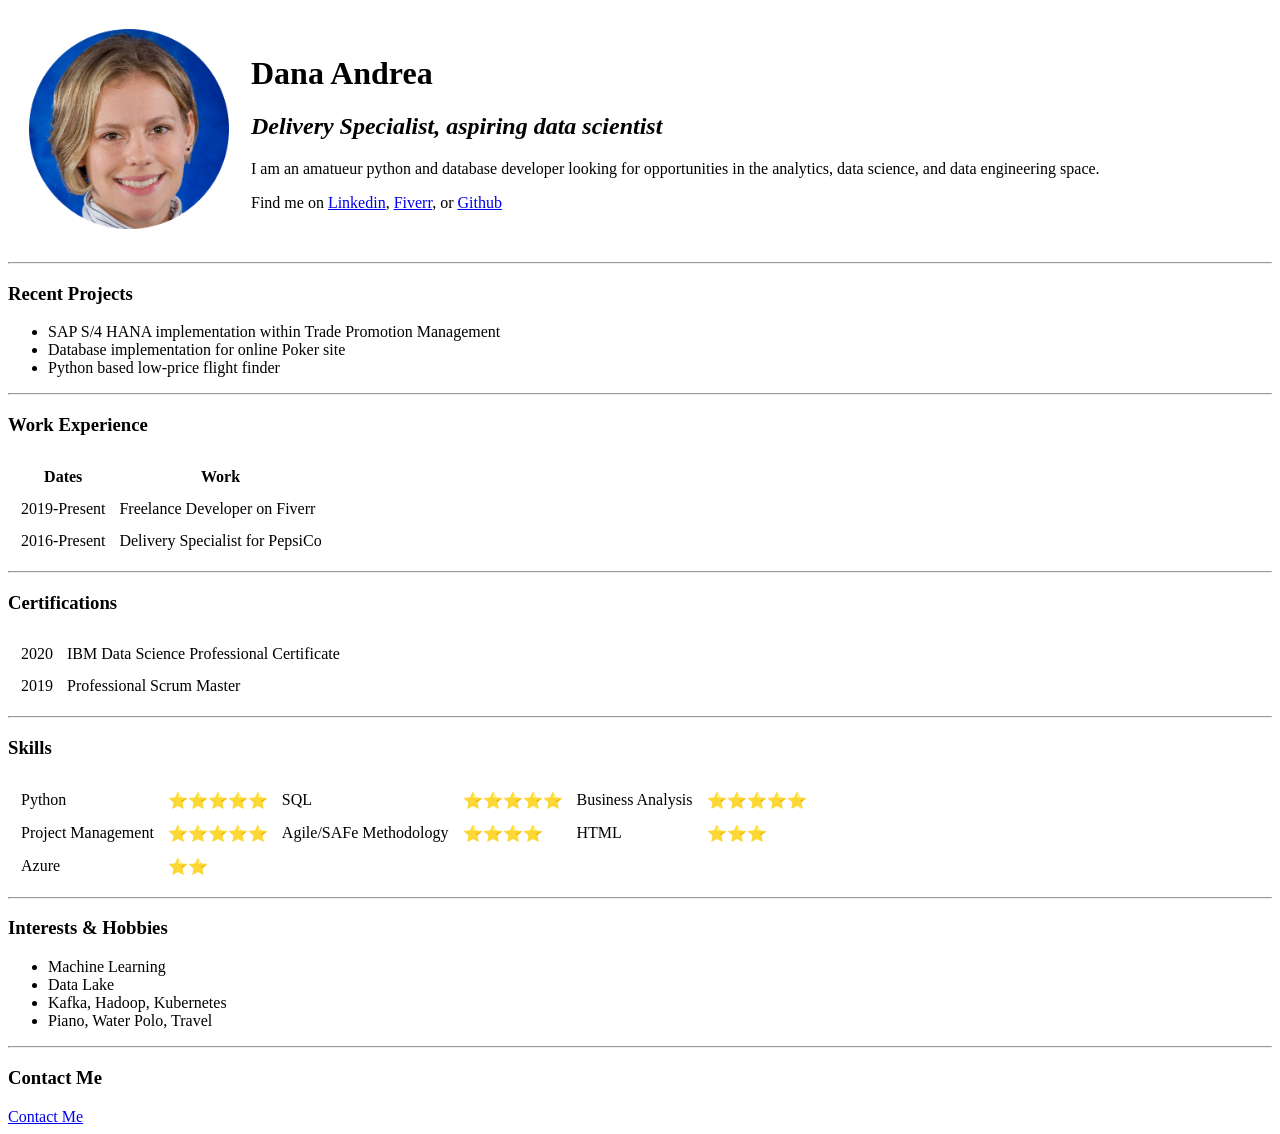
==== index.html @ 79c2c980 "Added initial files for CV website" ====
<!DOCTYPE html>
<html lang="en" dir="ltr">
  <head>
    <meta charset="utf-8">
    <meta name="description" content="Dana's Personal Site">
    <title>Dana's Personal Site</title>
  </head>
  <body>
    <table cellspacing="20">
      <tr>
        <td>
            <img src="profile.png" alt="Profile Picture" width="200" height="200"></img>
        </td>
        <td>
          <h1>Dana Andrea</h1>
          <h2><em>Delivery Specialist, aspiring data scientist</em></h2>
          <p>I am an amatueur python and database developer looking for
             opportunities in the analytics, data science, and data engineering space.</p>
          <p>Find me on <a href="https://www.linkedin.com/in/dana-andrea-mba-8029447b/">Linkedin</a>,
            <a href="https://www.fiverr.com/users/d_andrea">Fiverr</a>,
            or <a href="https://github.com/dandrea1?tab=repositories">Github</a></p>
        </td>
      </tr>
    </table>
    <hr>
    <h3><strong>Recent Projects</strong></h3>
    <ul>
      <li>SAP S/4 HANA implementation within Trade Promotion Management</li>
      <li>Database implementation for online Poker site</li>
      <li>Python based low-price flight finder</li>
    </ul>
    <hr>
    <h3><strong>Work Experience</strong></h3>
    <table cellspacing="12">
      <thead>
        <th>Dates</th>
        <th>Work</th>
      </thead>
      <tbody>
        <td> 2019-Present</td>
        <td> Freelance Developer on Fiverr</td>
      </tr>
      <tr>
        <td>2016-Present</td>
        <td>Delivery Specialist for PepsiCo</td>
      </tr>
      </tbody>
    </table>
    <hr>
    <h3><strong>Certifications</strong></h3>
    <table cellspacing="12">
      <tbody>
        <td>2020</td>
        <td>IBM Data Science Professional Certificate</td>
      </tr>
      <tr>
        <td>2019</td>
        <td>Professional Scrum Master</td>
      </tr>
      </tbody>
    </table>
    <hr>
    <h3>Skills</h3>
    <table cellspacing="12">
      <tr>
        <td>Python</td>
        <td>⭐⭐⭐⭐⭐</td>
        <td>SQL</td>
        <td>⭐⭐⭐⭐⭐</td>
        <td>Business Analysis</td>
        <td>⭐⭐⭐⭐⭐</td>
      </tr>
      <tr>
        <td>Project Management</td>
        <td>⭐⭐⭐⭐⭐</td>
        <td>Agile/SAFe Methodology</td>
        <td>⭐⭐⭐⭐</td>
        <td>HTML</td>
        <td>⭐⭐⭐</td>
      </tr>
      <tr>
        <td>Azure</td>
        <td>⭐⭐</td>
      </tr>
  </table>
  <hr>
  <h3>Interests & Hobbies</h3>
  <ul>
    <li>Machine Learning</li>
    <li>Data Lake</li>
    <li>Kafka, Hadoop, Kubernetes</li>
    <li>Piano, Water Polo, Travel</li>
  </ul>
    <hr>
      <h3>Contact Me</h3>
    <a href="contactme.html">Contact Me</a>
  </body>
</html>
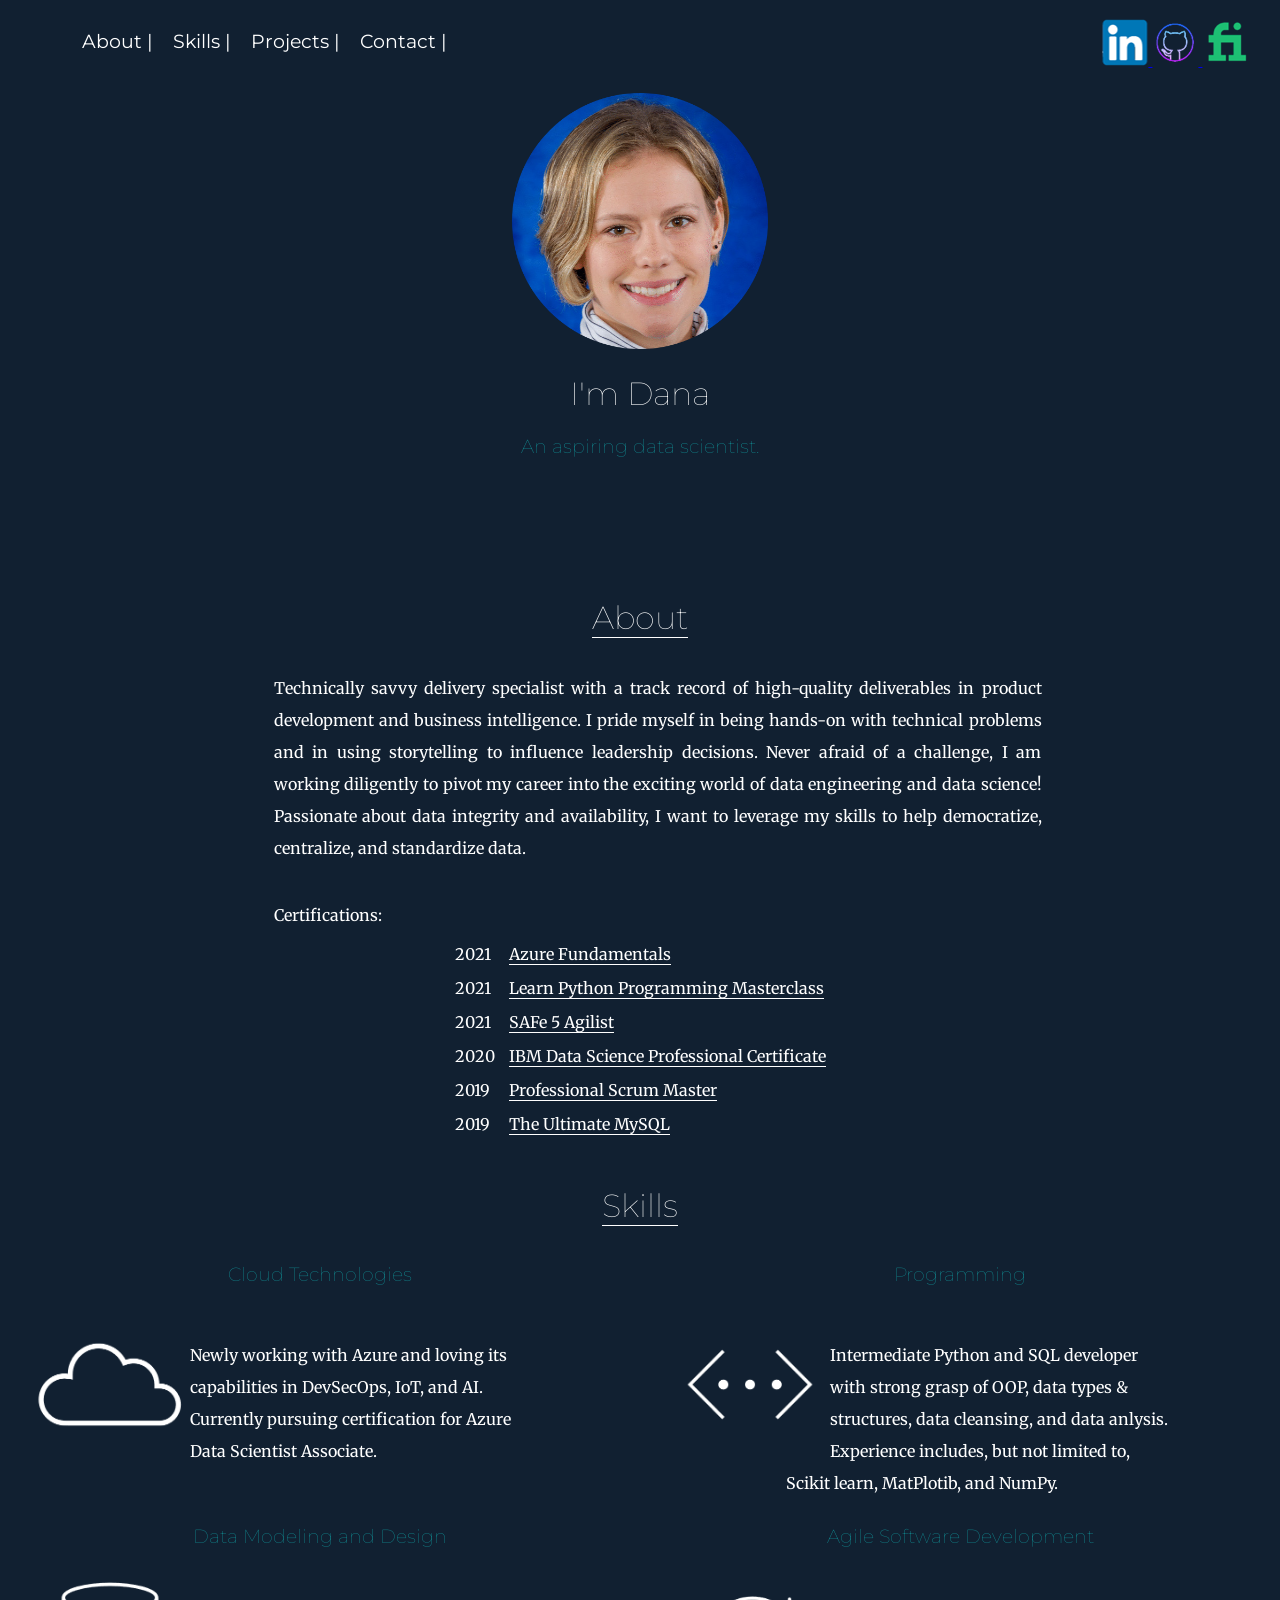
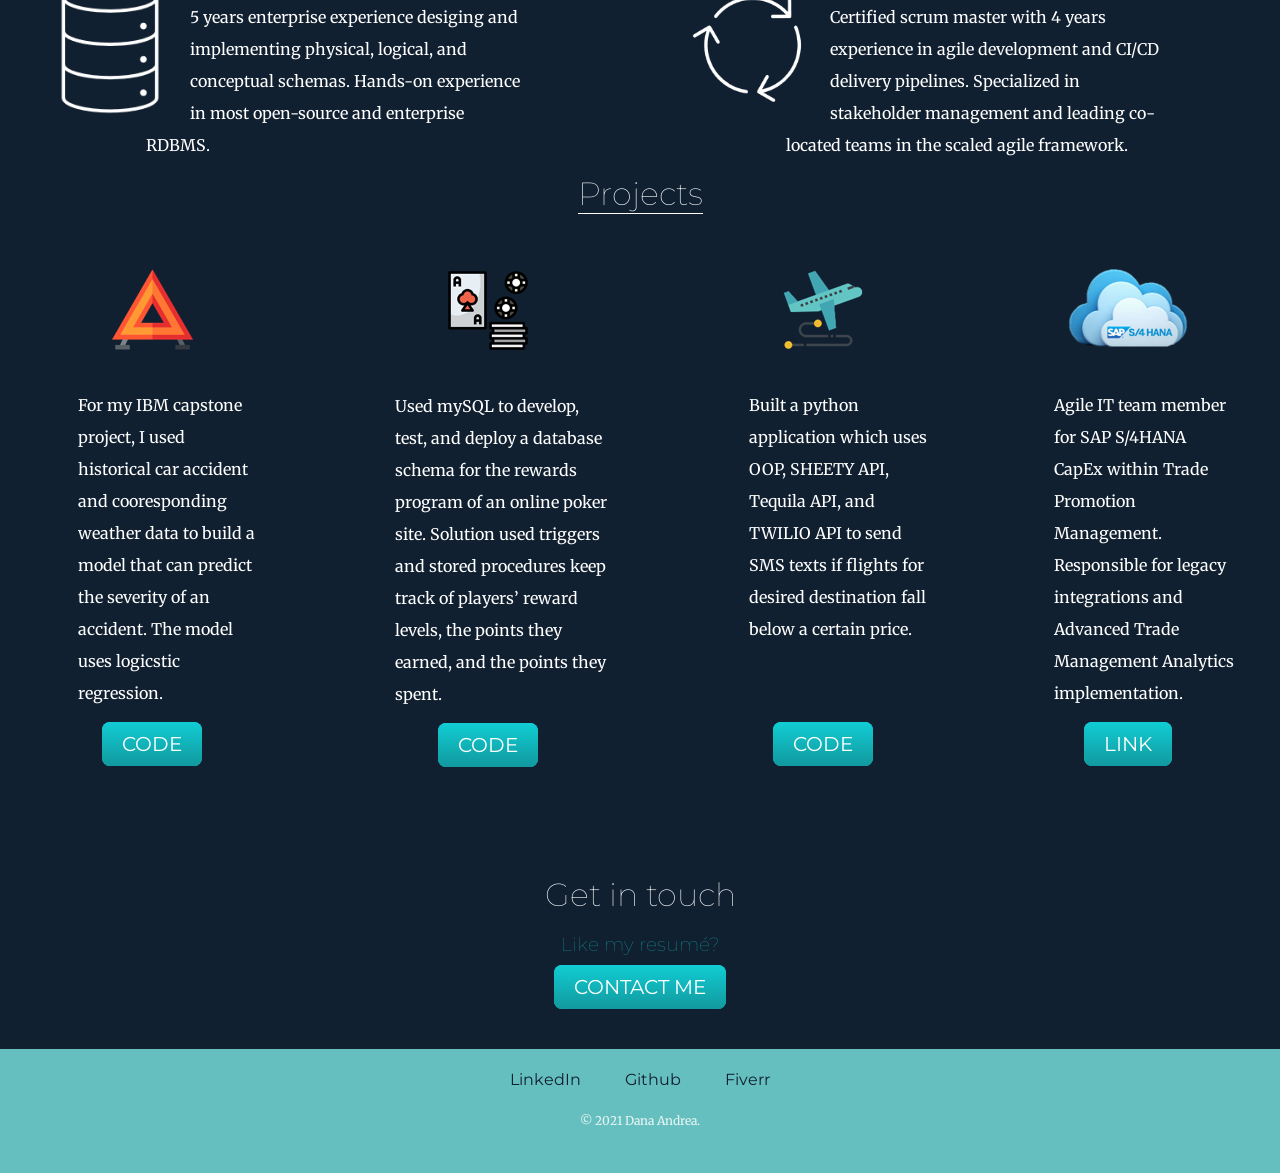
==== commit a48d3988: "Added initial cv website files" ====
--- a/index.html
+++ b/index.html
@@ -2,97 +2,164 @@
 <html lang="en" dir="ltr">
   <head>
     <meta charset="utf-8">
-    <meta name="description" content="Dana's Personal Site">
-    <title>Dana's Personal Site</title>
+    <title>Dana's Portfolio</title>
+    <link rel="stylesheet" href="css/styles.css">
+    <link rel="icon" href="images/favicon.ico">
+    <link href="https://fonts.googleapis.com/css?family=Merriweather|Montserrat|Sacramento" rel="stylesheet">
   </head>
   <body>
-    <table cellspacing="20">
-      <tr>
-        <td>
-            <img src="profile.png" alt="Profile Picture" width="200" height="200"></img>
-        </td>
-        <td>
-          <h1>Dana Andrea</h1>
-          <h2><em>Delivery Specialist, aspiring data scientist</em></h2>
-          <p>I am an amatueur python and database developer looking for
-             opportunities in the analytics, data science, and data engineering space.</p>
-          <p>Find me on <a href="https://www.linkedin.com/in/dana-andrea-mba-8029447b/">Linkedin</a>,
-            <a href="https://www.fiverr.com/users/d_andrea">Fiverr</a>,
-            or <a href="https://github.com/dandrea1?tab=repositories">Github</a></p>
-        </td>
-      </tr>
-    </table>
-    <hr>
-    <h3><strong>Recent Projects</strong></h3>
-    <ul>
-      <li>SAP S/4 HANA implementation within Trade Promotion Management</li>
-      <li>Database implementation for online Poker site</li>
-      <li>Python based low-price flight finder</li>
-    </ul>
-    <hr>
-    <h3><strong>Work Experience</strong></h3>
-    <table cellspacing="12">
-      <thead>
-        <th>Dates</th>
-        <th>Work</th>
-      </thead>
-      <tbody>
-        <td> 2019-Present</td>
-        <td> Freelance Developer on Fiverr</td>
-      </tr>
-      <tr>
-        <td>2016-Present</td>
-        <td>Delivery Specialist for PepsiCo</td>
-      </tr>
-      </tbody>
-    </table>
-    <hr>
-    <h3><strong>Certifications</strong></h3>
-    <table cellspacing="12">
-      <tbody>
-        <td>2020</td>
-        <td>IBM Data Science Professional Certificate</td>
-      </tr>
-      <tr>
-        <td>2019</td>
-        <td>Professional Scrum Master</td>
-      </tr>
-      </tbody>
-    </table>
-    <hr>
-    <h3>Skills</h3>
-    <table cellspacing="12">
-      <tr>
-        <td>Python</td>
-        <td>⭐⭐⭐⭐⭐</td>
-        <td>SQL</td>
-        <td>⭐⭐⭐⭐⭐</td>
-        <td>Business Analysis</td>
-        <td>⭐⭐⭐⭐⭐</td>
-      </tr>
-      <tr>
-        <td>Project Management</td>
-        <td>⭐⭐⭐⭐⭐</td>
-        <td>Agile/SAFe Methodology</td>
-        <td>⭐⭐⭐⭐</td>
-        <td>HTML</td>
-        <td>⭐⭐⭐</td>
-      </tr>
-      <tr>
-        <td>Azure</td>
-        <td>⭐⭐</td>
-      </tr>
-  </table>
-  <hr>
-  <h3>Interests & Hobbies</h3>
-  <ul>
-    <li>Machine Learning</li>
-    <li>Data Lake</li>
-    <li>Kafka, Hadoop, Kubernetes</li>
-    <li>Piano, Water Polo, Travel</li>
-  </ul>
-    <hr>
-      <h3>Contact Me</h3>
-    <a href="contactme.html">Contact Me</a>
+    <div class="title-container">
+        <img id="profile-img" src="images/profile.png" alt="profile pic">
+        <h1 id="intro">I'm Dana</h1>
+        <h3 id="tagline">An aspiring data scientist.</h3>
+
+      <div class="menu-button-container">
+        <a class="menu-buttons" href=#about>About |</a>
+        <a class="menu-buttons" href=#skills>Skills |</a>
+        <a class="menu-buttons" href=#projects>Projects |</a>
+        <a class="menu-buttons" href=#contact>Contact |</a>
+      </div>
+      <div class="profiles-container">
+        <a href="https://www.linkedin.com/in/dana-andrea-mba-8029447b/"><img src="images/linkedin.png" alt="linkedin-img"</a>
+        <a href="https://github.com/dandrea1"><img src="images/github.png" alt="github-img"</a>
+        <a href="https://www.fiverr.com/d_andrea?up_rollout=true"><img src="images/fiverr.png" alt="fiverr-img"</a>
+      </div>
+    </div>
+    <div class="about-container">
+      <h1 class="title"><u><a id="about">About</a></u></h1>
+      <p id="bio">Technically savvy delivery specialist with a track record of high-quality deliverables in product development and business intelligence. I pride myself in being hands-on with technical problems and in using storytelling to influence leadership decisions. Never afraid of a challenge, I am working diligently to pivot my career into the exciting world of data engineering and data science! Passionate about data integrity and availability, I want to leverage my skills to help democratize, centralize, and standardize data.</p>
+      <p id="cert-paragraph">Certifications:</p>
+      <table cellspacing="12" align=center>
+         <tbody>
+         <tr>
+           <td>2021</td>
+           <td><u><a class="cert-link" href="images/azure.png">Azure Fundamentals</a></u></td>
+         </tr>
+         <tr>
+           <td>2021</td>
+           <td><u><a class="cert-link" href="images/python.png">Learn Python Programming Masterclass</a><u></td>
+         <tr>
+           <td>2021</td>
+           <td><u><a class="cert-link" href="https://www.credly.com/badges/90cb8a9e-881c-45e2-93f1-83c3d360a4ea">SAFe 5 Agilist</a></u></td>
+         </tr>
+         </tr>
+         <tr>
+           <td>2020</td>
+           <td><u><a class="cert-link" href="images/IBM.png">IBM Data Science Professional Certificate</a></u></td>
+         </tr>
+         <tr>
+           <td>2019</td>
+           <td><u><a class="cert-link" href="images/PSM1.png">Professional Scrum Master</a></u></td>
+         </tr>
+         <tr>
+           <td>2019</td>
+           <td><u><a class="cert-link" href="images/sql.png">The Ultimate MySQL </a></u></td>
+         </tr>
+         </tbody>
+       </table>
+
+
+    </div>
+    <div class="skills-container">
+      <h1 class="title"><u><a id="skills">Skills</a></u></h1>
+      <div class="grid-container">
+        <div class="skill-1">
+          <h3>Cloud Technologies</h3>
+          <img class="cloud-img" src="images/cloud.png" alt="cloud-img">
+          <p>Newly working with Azure and loving its capabilities in DevSecOps, IoT, and AI.
+            Currently pursuing certification for Azure Data Scientist Associate.
+          </p>
+        </div>
+        <div class="skill-2">
+          <h3>Programming</h3>
+          <img class="code-img" src="images/code.png" alt="code-img">
+          <p>Intermediate Python and SQL developer with strong grasp of OOP, data types & structures, data cleansing, and data anlysis.
+            Experience includes, but not limited to, Scikit learn, MatPlotib, and NumPy.
+          </p>
+        </div>
+        <div class="skill-3">
+          <h3>Data Modeling and Design</h3>
+          <img class="cloud-img" src="images/database.png" alt="database-img">
+          <p>5 years enterprise experience desiging and implementing physical, logical, and conceptual schemas. Hands-on experience in
+            most open-source and enterprise RDBMS.
+          </p>
+        </div>
+        <div class="skill-4">
+          <h3>Agile Software Development</h3>
+          <img class="cloud-img" src="images/agile.png" alt="agile-img">
+          <p>Certified scrum master with 4 years experience in agile development and CI/CD delivery pipelines.
+            Specialized in stakeholder management and leading co-located teams in the scaled agile framework.
+          </p>
+        </div>
+      </div>
+    </div>
+
+    <div class="projects-container">
+      <h1 class="title"><u><a id="projects">Projects</a></u></h1>
+      <br>
+      <br>
+      <div class="proj-grid-container">
+        <div class="proj1">
+          <img src="images/accident.png" alt="warning-img"/>
+          <p> For my IBM capstone project, I used historical car accident and cooresponding weather data
+            to build a model that can predict the severity of an accident. The model uses logicstic regression.
+          </p>
+        </div>
+        <div class="proj2">
+          <img src="images/poker.png" alt="poker-img">
+          <p>Used mySQL to develop, test, and deploy a database schema for the rewards
+             program of an online poker site. Solution used triggers and stored procedures
+             keep track of players’ reward levels, the points they earned, and the points they spent.
+          </p>
+        </div>
+        <div class="proj3">
+          <img src="images/plane.png" alt="plane-img">
+          <p>Built a python application which uses OOP, SHEETY API, Tequila API, and TWILIO API to send SMS texts
+            if flights for desired destination fall below a certain price.
+         </p>
+        </div>
+        <div class="proj4">
+          <img src="images/SAP.png" alt="sap-img">
+          <br>
+          <p>Agile IT team member for SAP S/4HANA CapEx
+             within Trade Promotion Management.
+             Responsible for legacy integrations and Advanced Trade Management
+             Analytics implementation.
+           </p>
+           <br>
+        </div>
+
+        <div class="btn1">
+            <a class="btn" href="https://github.com/dandrea1/Coursera_Capstone">
+              CODE</a>
+        </div>
+        <div class="btn2">
+            <a class="btn" href="https://github.com/dandrea1/poker_rewards_db">CODE</a>
+        </div>
+        <div class="btn3">
+            <a class="btn" href="https://github.com/dandrea1/flight_finder">CODE</a>
+        </div>
+        <div class="btn4">
+            <a class="btn" href="https://help.sap.com/viewer/a62484fc52284616af689c967cc4ecaf/3.0/en-US">LINK</a>
+        </div>
+      </div>
+    </div>
+
+
+
+
+
+
+    <div class="contact-container">
+      <h1 class="title"><a id="contact">Get in touch</a></h1>
+      <h3>Like my resumé?</h3>
+      <a class="btn" href="mailto:danalandrea@gmail.com">CONTACT ME</a>
+    </div>
+    <div class="footer-container">
+      <a class="footer-link" href="https://www.linkedin.com/in/dana-andrea-mba-8029447b/">LinkedIn</a>
+      <a class="footer-link" href="https://github.com/dandrea1">Github</a>
+      <a class="footer-link" href="https://www.fiverr.com/d_andrea?up_rollout=true">Fiverr</a>
+      <p class="copyright">© 2021 Dana Andrea.</p>
+    </div>
   </body>
 </html>
--- a/css/styles.css
+++ b/css/styles.css
@@ -0,0 +1,235 @@
+body {
+    background-color: #112031;
+    color: white;
+    margin: 0;
+    text-align: center;
+    font-family: 'Merriweather', serif;
+  }
+
+div{
+  padding-top: 1%;
+}
+
+h3{
+    font-weight: 100;
+    color: #11999E;
+    font-family: 'Montserrat', sans-serif;
+  }
+
+a:hover{
+  color: #345B63;
+}
+
+
+p{
+  /*font-family: "Times New Roman", serif;*/
+  padding: 35px 0 0 35px;
+  width: 60%;
+  line-height: 2;
+  text-align: left;
+  margin: auto;
+}
+
+u {
+  text-decoration: none;
+  border-bottom: 1px solid white;
+}​
+
+table{
+  margin: auto;
+}
+
+td{
+  text-align: left;
+}
+
+
+.title-container{
+  text-align: center;
+  padding-bottom: 5%;
+  position: relative;
+}
+
+.menu-button-container{
+  position: absolute;
+  top: 1rem;
+  height: 10%;
+  width: 40%;
+  /*background-color: blue;*/
+}
+
+.profiles-container{
+  position: absolute;
+  /*background-color: blue;*/
+  top: 1%;
+  height: 10%;
+  width: 20%
+  margin-left: auto;
+  right: 2%;
+}
+
+.title{
+  margin: 0;
+  font-weight: 100;
+  color: white;
+  font-family: "Montserrat", sans-serif;
+}
+
+.menu-buttons{
+  font-family: "Montserrat", sans-serif;
+  color: white;
+  text-decoration: none;
+  padding-left: 1rem;
+  font-size: 120%;
+}
+
+.about-container{
+
+}
+
+.skills-container{
+  padding-top: 3%;
+}
+
+.grid-container {
+  display: grid;
+  grid-template-columns: 1.5fr 0.5fr 1fr;
+  grid-template-rows: 1fr 1fr;
+  gap: 0px 0px;
+  grid-auto-flow: row;
+  grid-template-areas:
+    "skill-1 skill-2 skill-2"
+    "skill-3 skill-4 skill-4"
+  /*  ". . .";*/
+}
+
+.skill-1 { grid-area: skill-1;}
+
+.skill-2 { grid-area: skill-2; }
+
+.skill-3 { grid-area: skill-3; }
+
+.skill-4 { grid-area: skill-4;}
+
+.cloud-img {
+  width: 25%;
+  float: left;
+  margin-left: 30px;
+}
+
+.code-img {
+  width: 25%;
+  float: left;
+  margin-left: 30px;
+}
+
+.projects-container{
+}
+
+.proj-grid-container {
+  display: grid;
+  grid-template-columns: .25fr 0.3fr 0.25fr 0.25fr;
+  grid-template-rows: 1.7fr 0.5fr;
+  gap: 0px 0px;
+  grid-auto-flow: row;
+  grid-template-areas:
+    "proj1 proj2 proj3 proj4"
+    "button1 button2 button3 button4"
+    ". . . .";
+}
+
+.proj1 { grid-area: proj1; }
+
+.proj2 { grid-area: proj2; }
+
+.proj3 { grid-area: proj3; }
+
+.proj4 { grid-area: proj4; }
+
+.button1 { grid-area: button1; }
+
+.button2 { grid-area: button2; }
+
+.button3 { grid-area: button3; }
+
+.button4 { grid-area: button4; }
+
+.contact-container{
+    padding: 10px 0 50px;
+}
+
+.footer-container{
+  padding: 20px 0 20px;
+  background-color: #66BFBF
+}
+
+.footer-link{
+  color: #112031;
+  font-family: 'Montserrat', sans-serif;
+  margin: 10px 20px;
+  text-decoration: none;
+}
+
+.cert-link{
+  color: white;
+  text-decoration: none;
+}
+
+.copyright {
+  color: #EAF6F6;
+  font-size: 0.75rem;
+  padding: 20px 0;
+  text-align: center;
+}
+
+#profile-img{
+  height: 20%;
+  width: 20%;
+  padding-top: 5rem;
+  margin: auto;
+}
+
+#tagline{
+  margin-bottom: 5%;
+}
+
+#bio{
+    text-align: justify;
+}
+
+#intro{
+  font-weight: 100;
+  font-family: "Montserrat", sans-serif;
+}
+
+#cert-paragraph{
+  display: inline-block;
+}
+
+
+.btn {
+  background: #11cdd4;
+  background-image: -webkit-linear-gradient(top, #11cdd4, #11999e);
+  background-image: -moz-linear-gradient(top, #11cdd4, #11999e);
+  background-image: -ms-linear-gradient(top, #11cdd4, #11999e);
+  background-image: -o-linear-gradient(top, #11cdd4, #11999e);
+  background-image: linear-gradient(to bottom, #11cdd4, #11999e);
+  -webkit-border-radius: 8;
+  -moz-border-radius: 8;
+  border-radius: 8px;
+  font-family: 'Montserrat', sans-serif;
+  color: #ffffff;
+  font-size: 20px;
+  padding: 10px 20px 10px 20px;
+  text-decoration: none;
+}
+
+.btn:hover {
+  background: #30e3cb;
+  background-image: -webkit-linear-gradient(top, #30e3cb, #2bc4ad);
+  background-image: -moz-linear-gradient(top, #30e3cb, #2bc4ad);
+  background-image: -ms-linear-gradient(top, #30e3cb, #2bc4ad);
+  background-image: -o-linear-gradient(top, #30e3cb, #2bc4ad);
+  background-image: linear-gradient(to bottom, #30e3cb, #2bc4ad);
+  text-decoration: none;
+}
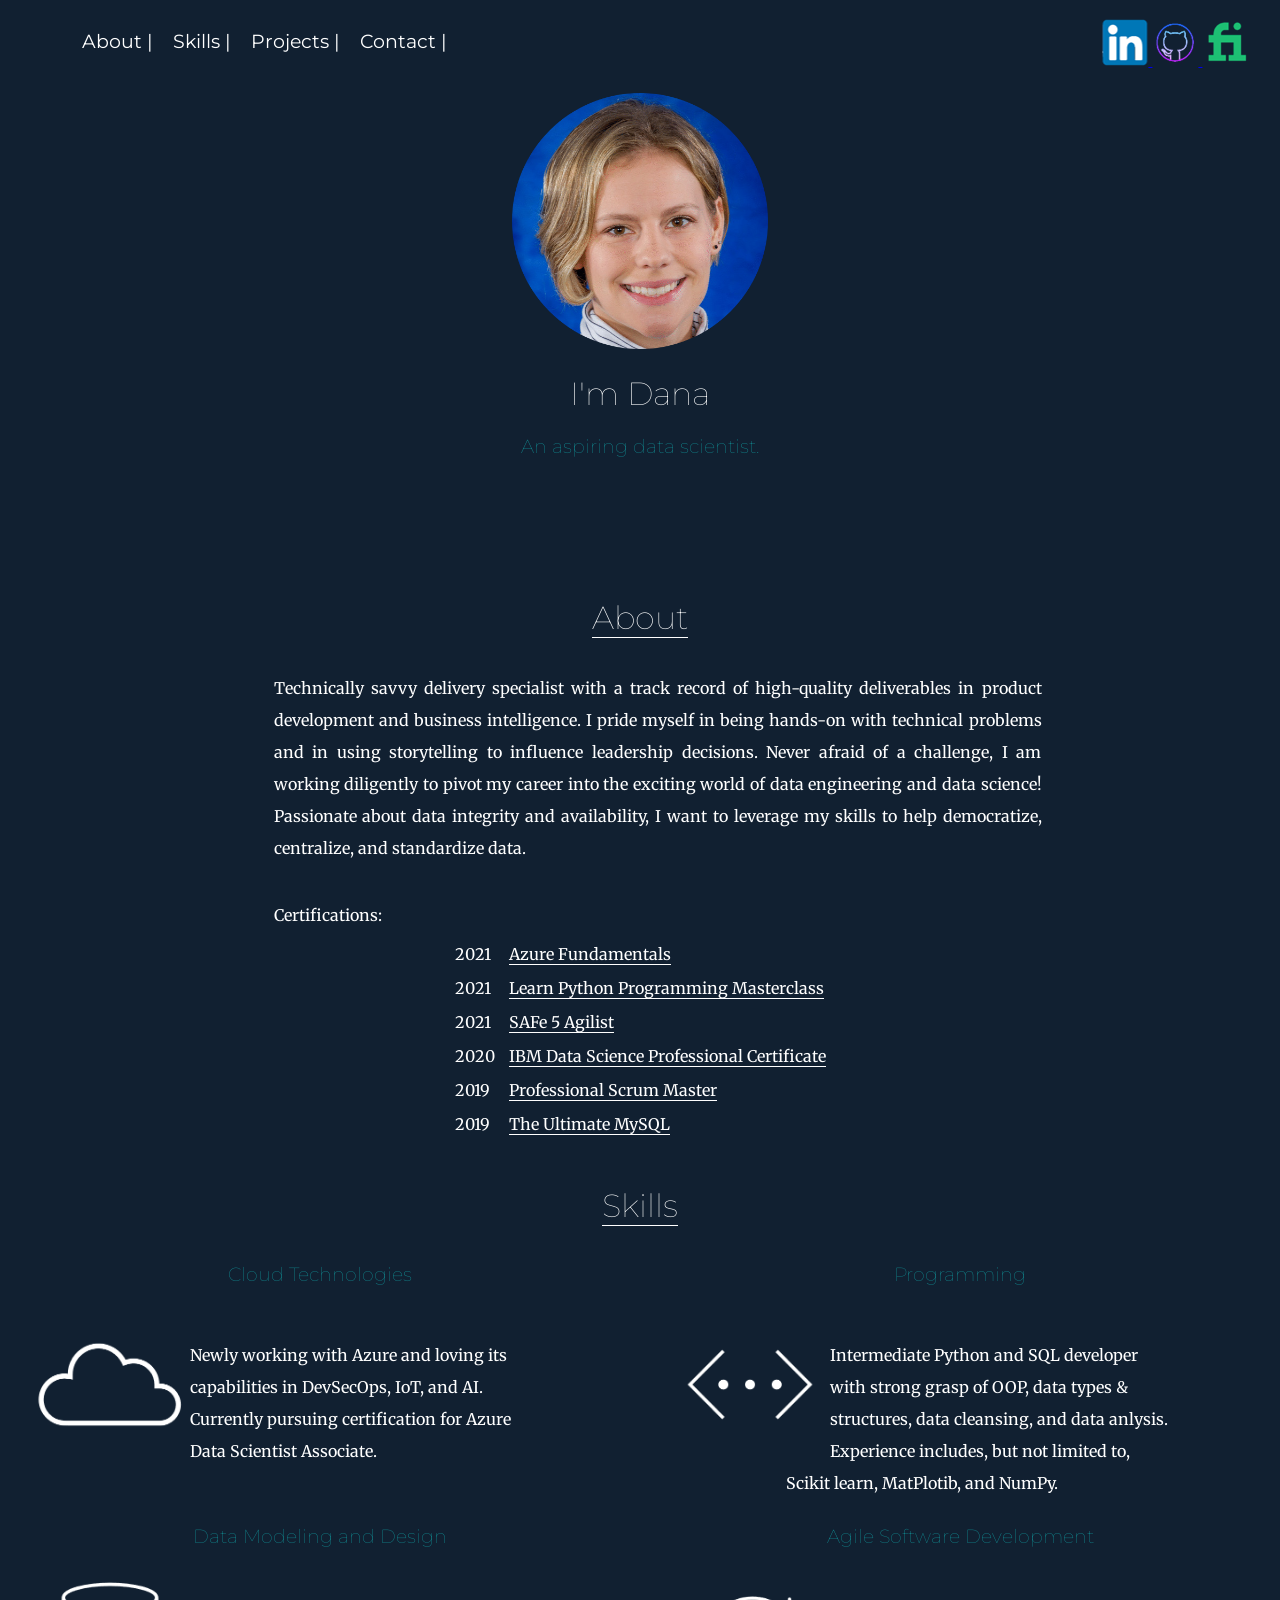
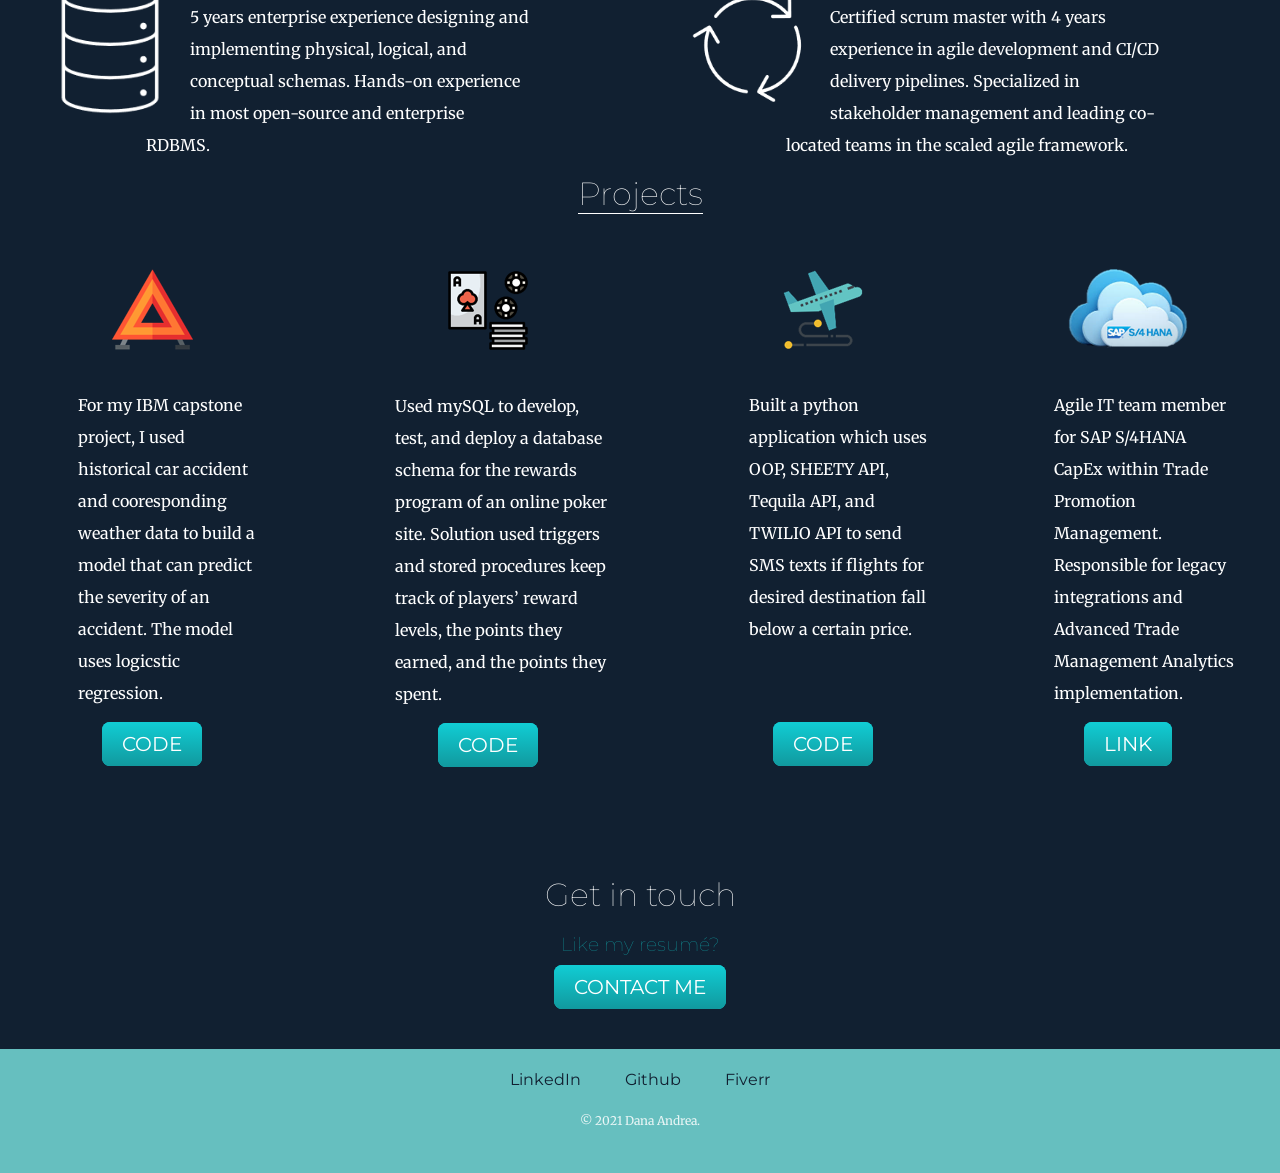
==== commit 031ad907: "Update index.html" ====
--- a/index.html
+++ b/index.html
@@ -33,7 +33,7 @@
          <tbody>
          <tr>
            <td>2021</td>
-           <td><u><a class="cert-link" href="images/azure.png">Azure Fundamentals</a></u></td>
+           <td><u><a class="cert-link" href="images/azure.PNG">Azure Fundamentals</a></u></td>
          </tr>
          <tr>
            <td>2021</td>
@@ -45,11 +45,11 @@
          </tr>
          <tr>
            <td>2020</td>
-           <td><u><a class="cert-link" href="images/IBM.png">IBM Data Science Professional Certificate</a></u></td>
+           <td><u><a class="cert-link" href="images/IBM.PNG">IBM Data Science Professional Certificate</a></u></td>
          </tr>
          <tr>
            <td>2019</td>
-           <td><u><a class="cert-link" href="images/PSM1.png">Professional Scrum Master</a></u></td>
+           <td><u><a class="cert-link" href="images/PSM1.PNG">Professional Scrum Master</a></u></td>
          </tr>
          <tr>
            <td>2019</td>
@@ -80,7 +80,7 @@
         <div class="skill-3">
           <h3>Data Modeling and Design</h3>
           <img class="cloud-img" src="images/database.png" alt="database-img">
-          <p>5 years enterprise experience desiging and implementing physical, logical, and conceptual schemas. Hands-on experience in
+          <p>5 years enterprise experience designing and implementing physical, logical, and conceptual schemas. Hands-on experience in
             most open-source and enterprise RDBMS.
           </p>
         </div>
